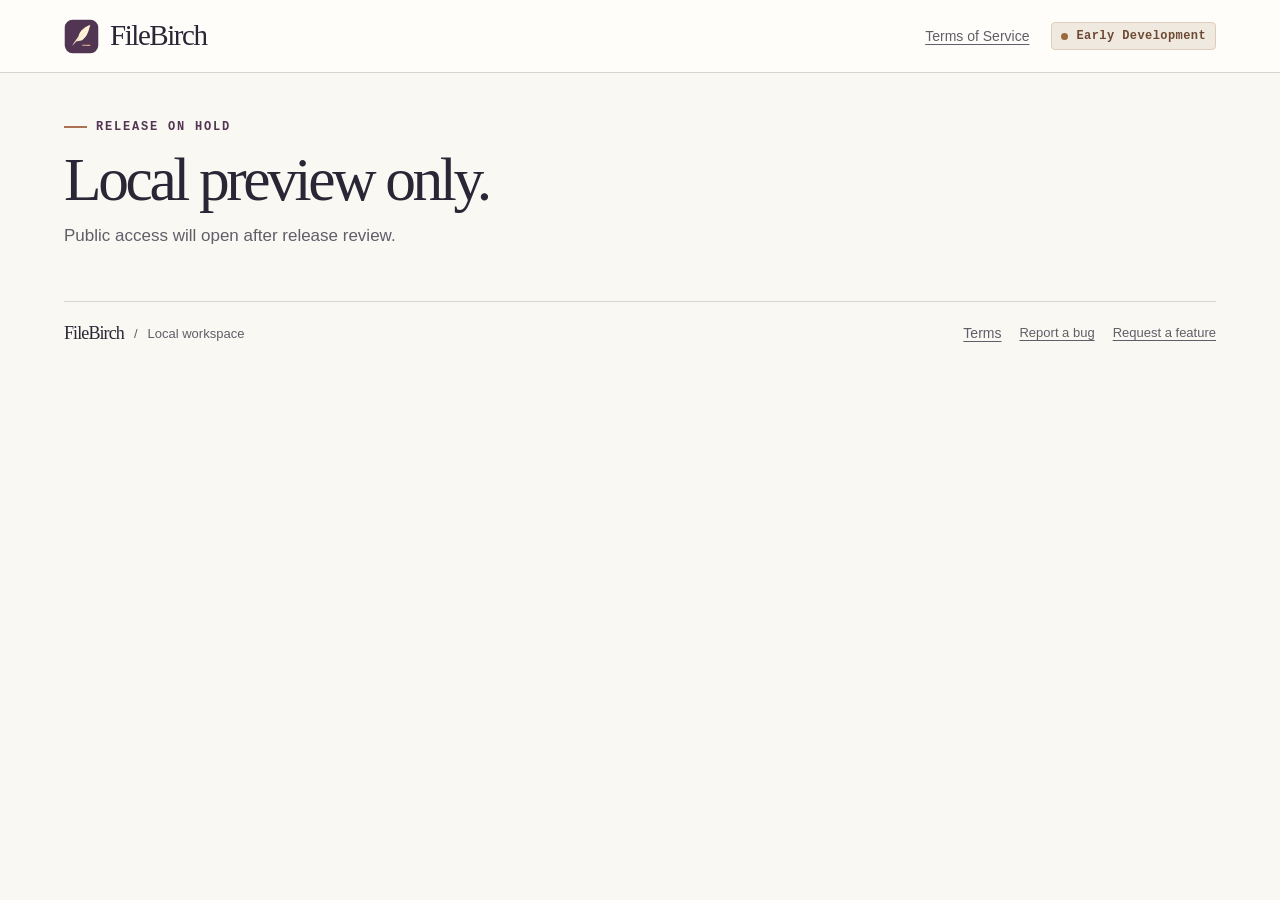
==== documents/index.html @ 248a1314 "Add files via upload" ====
<!doctype html><html lang="en"><head><meta charset="utf-8"><meta name="viewport" content="width=device-width, initial-scale=1"><meta name="referrer" content="no-referrer"><meta http-equiv="Content-Security-Policy" content="default-src 'none'; script-src 'self'; style-src 'self' 'unsafe-inline'; img-src 'self' data:; font-src 'self'; connect-src 'self'; object-src 'none'; base-uri 'none'; form-action 'none'"><meta name="description" content=""><title>Local workspace</title><link rel="stylesheet" href="../shell.css"><script type="module" src="../shell.js"></script></head><body data-route="documents"><a class="skip" href="#main">Skip to workspace</a><div id="root"><p class="fail">Loading workspace…</p></div><noscript>JavaScript is required to review the agreement and use the local workspace.</noscript></body></html>
---- shell.css ----
*{box-sizing:border-box}html{color-scheme:light}body{margin:0;background:var(--cream,#faf8f3);color:var(--ink,#292735);font:16px/1.5 "Segoe UI",Arial,sans-serif}button,input,select{font:inherit;color:inherit}button,a{touch-action:manipulation}button{cursor:pointer}a{color:var(--plum)}:focus-visible{outline:3px solid #29847c;outline-offset:3px}.skip{position:fixed;left:1rem;top:-6rem;z-index:10;background:white;padding:.7rem}.skip:focus{top:1rem}h1,h2,h3,p{margin:0}h1,h2,h3,.brand,.footerbrand{font-family:Georgia,Cambria,serif;font-weight:400}.wrap{width:min(1220px,calc(100% - clamp(38px,10vw,158px)));margin:auto}.sitehead{border-bottom:1px solid var(--line);background:#fffdfa}.headerinner{height:72px;display:flex;align-items:center;justify-content:space-between;gap:12px}.brand{display:inline-flex;align-items:center;gap:11px;font-size:29px;letter-spacing:-1.45px;text-decoration:none;color:var(--ink)}.brand img{width:35px;height:35px}.metatag,.eyebrow,.version,.format,.tiny{font-family:Consolas,"Courier New",monospace;text-transform:uppercase;font-size:12px;letter-spacing:.1em;font-weight:600}.metatag{display:flex;align-items:center;gap:8px;background:#f0e9df;border:1px solid #deceb9;border-radius:4px;padding:4px 9px;color:#6c4933;letter-spacing:.035em;text-transform:none}.dot{width:7px;height:7px;background:#9a6a39;border-radius:50%}.headerend,.row,.actions{display:flex;align-items:center;gap:12px}.headerend{gap:22px}.plainlink{border:0;background:none;padding:0;color:var(--muted);text-decoration:underline;text-underline-offset:3px;font-size:14px}.intro{padding:clamp(27px,3.5vw,48px) 0 24px}.eyebrow{display:flex;align-items:center;gap:9px;color:var(--plum);font-size:12px;letter-spacing:.15em}.eyebrow:before{content:"";width:23px;height:2px;background:var(--copper)}h1{font-size:clamp(42px,4.8vw,68px);letter-spacing:-.055em;line-height:1.1;margin:10px 0}.lead{color:var(--muted);font-size:17px}.gategrid{display:grid;grid-template-columns:minmax(235px,.87fr) minmax(350px,1.3fr);gap:24px;align-items:stretch}.artcard{position:relative;isolation:isolate;overflow:hidden;background:#3e3047;color:#fff3dc;min-height:290px;border-radius:8px;display:flex;flex-direction:column;justify-content:space-between;padding:20px 26px}.artcard canvas{position:absolute;inset:0;width:100%;height:100%;z-index:-1}.artlabel{align-self:flex-start;display:flex;align-items:center;gap:8px;font:12px Consolas,monospace;letter-spacing:.13em;text-transform:uppercase;color:#fff0d6}.artlabel:before{content:"✧";font-size:20px}.arttitle{font:clamp(31px,3.3vw,47px) Georgia,serif;letter-spacing:-.052em;line-height:1.1}.artcaption{display:flex;align-items:center;justify-content:space-between;border-top:1px solid #ffffff40;margin-top:10px;padding-top:9px;font:12px Consolas,monospace;letter-spacing:.07em}.panel{background:#fffdfa;border:1px solid var(--line);border-radius:8px;padding:clamp(19px,2.1vw,30px);box-shadow:0 2px 4px #3b304306}.panelhead{display:flex;align-items:center;justify-content:space-between;gap:12px;margin-bottom:15px}.panelhead h2,.sectionhead h2{font-size:27px;letter-spacing:-.045em}.draft{display:inline-block;font:12px Consolas,monospace;border:1px solid #dacbdc;background:#f1eaf2;color:#684868;border-radius:4px;padding:3px 8px}.scrollterms{background:#f7f5f0;border:1px solid #ddd8d0;border-radius:4px;padding:16px 18px;height:193px;overflow:auto;scrollbar-color:#aaa3ac #f0ede7;color:#4c4951;font-size:15px}.scrollterms h3,.scrollterms h4{font-family:"Segoe UI",sans-serif;font-size:16px;font-weight:650;margin:0 0 7px;color:var(--ink)}.scrollterms h4{margin-top:16px}.scrollterms p+p{margin-top:9px}.primary,.appopen{border:1px solid var(--plum);background:var(--plum);color:white;font-weight:600;text-decoration:none;border-radius:5px;padding:11px 16px;display:inline-flex;align-items:center;justify-content:center;gap:9px}.primary:hover,.appopen:hover{background:var(--deep)}.agree{width:100%;margin:17px 0 7px}.hint{font-size:13px;color:var(--muted);text-align:center}.strip{margin:21px 0 0;padding:14px 18px;background:#f0ede8;border:1px solid #dfdad2;border-radius:6px;display:flex;align-items:center;gap:12px;color:#59545a;font-size:14px}.strip svg{color:#6b526d;flex:none}.strip strong{color:#443f47;font-weight:650;margin-right:5px}.foot{margin-top:28px;border-top:1px solid var(--line);display:flex;justify-content:space-between;align-items:center;gap:16px;padding:18px 0 26px;color:var(--muted);font-size:13px}.foot nav{display:flex;gap:18px;flex-wrap:wrap}.foot a{text-underline-offset:3px;color:inherit}.footleft{display:flex;align-items:center;gap:10px}.footerbrand{font-size:18px;letter-spacing:-.05em;color:var(--ink)}.launchhero{display:grid;grid-template-columns:1.25fr 1fr;gap:28px;align-items:center;padding:32px 0}.launchhero .artcard{min-height:185px}.launchhero .arttitle{font-size:28px}.launchhero .artcaption{display:none}.sectionhead{display:flex;justify-content:space-between;align-items:baseline;padding:8px 0 13px;border-bottom:1px solid var(--line);margin:0 0 17px}.apps{display:grid;grid-template-columns:repeat(3,1fr);gap:16px}.appcard{display:flex;flex-direction:column;align-items:flex-start;gap:11px;padding:21px;background:#fffdfa;border:1px solid var(--line);border-radius:7px}.appcard:first-child{border-top:3px solid #506c60;padding-top:19px}.appcard h3{font-size:29px;letter-spacing:-.05em}.appcard p{color:var(--muted);font-size:15px}.cardtop{width:100%;display:flex;align-items:center;justify-content:space-between}.appicon{display:grid;place-items:center;width:42px;height:45px;border-radius:7px;background:#e1eae2;color:#36594e}.appicon.documents{background:#e7e6f1;color:#595773}.appicon.presentations{background:#f1e4d8;color:#875a41}.pill{font:12px Consolas,monospace;color:#5d5960;background:#f1efeb;border-radius:4px;padding:3px 7px}.avail{background:#e3eee6;color:#38624c}.format{color:#615966;font-size:12px;margin-top:auto}.appopen{font-size:14px}.icon{width:18px;height:18px;vertical-align:middle;flex:none}.secondary{border:1px solid var(--line);border-radius:4px;background:white;padding:8px 14px}.secondary:hover{background:#f2eee8}dialog{color:var(--ink);background:#fffdfa;border:1px solid var(--line);border-radius:8px;padding:25px;width:min(540px,calc(100% - 32px));max-height:85vh}dialog::backdrop{background:#201b2c75}dialog h2{font-size:27px;letter-spacing:-.04em}dialog .actions{justify-content:flex-end;margin-top:18px}.fail{padding:1.5rem}.notice-text{color:#813e3a}.session{color:#4e6153;font:13px Consolas,monospace}.session:before{content:"";display:inline-block;width:7px;height:7px;border-radius:100%;background:#69866c;margin-right:7px}@media(max-width:760px){.wrap{width:calc(100% - 32px)}.gategrid{grid-template-columns:1fr}.gategrid .artcard{min-height:150px}.artcard{padding:16px 20px}.gategrid .artcaption{display:none}.headerinner{height:66px}.intro{padding:24px 0 19px}.apps{grid-template-columns:1fr}.launchhero{grid-template-columns:1fr}.launchhero .artcard{min-height:130px}.foot{align-items:flex-start;flex-direction:column}.headerend{gap:10px}.headerend .plainlink{display:none}.appcard{padding:18px}.metatag{font-size:11px}.strip{align-items:flex-start}.scrollterms{height:180px}.arttitle{font-size:29px}}
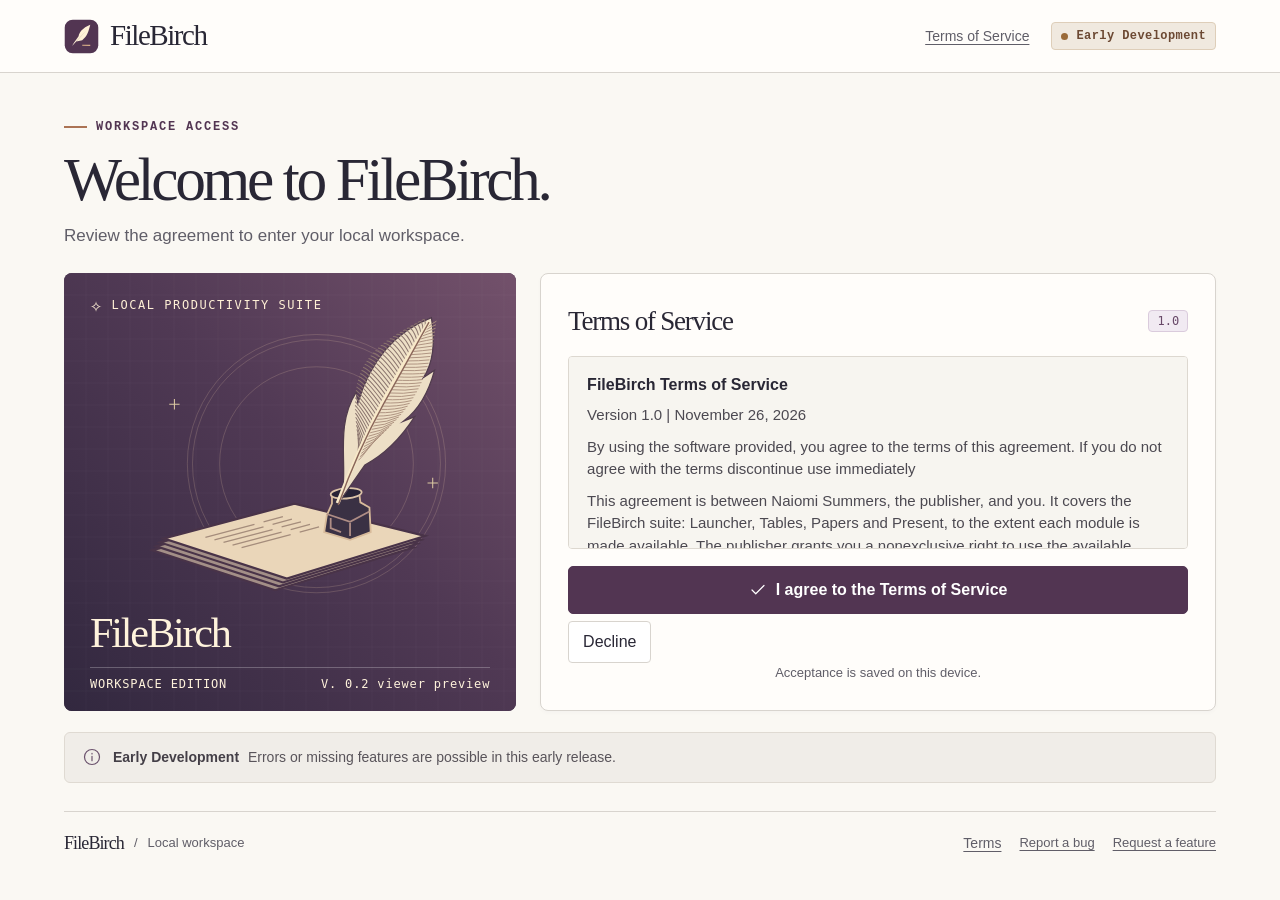
==== commit f2c8333c: "Publish verified FileBirch read-only preview" ====
--- a/documents/index.html
+++ b/documents/index.html
@@ -1 +1 @@
-<!doctype html><html lang="en"><head><meta charset="utf-8"><meta name="viewport" content="width=device-width, initial-scale=1"><meta name="referrer" content="no-referrer"><meta http-equiv="Content-Security-Policy" content="default-src 'none'; script-src 'self'; style-src 'self' 'unsafe-inline'; img-src 'self' data:; font-src 'self'; connect-src 'self'; object-src 'none'; base-uri 'none'; form-action 'none'"><meta name="description" content=""><title>Local workspace</title><link rel="stylesheet" href="../shell.css"><script type="module" src="../shell.js"></script></head><body data-route="documents"><a class="skip" href="#main">Skip to workspace</a><div id="root"><p class="fail">Loading workspace…</p></div><noscript>JavaScript is required to review the agreement and use the local workspace.</noscript></body></html>
+<!doctype html><html lang="en"><head><meta charset="utf-8"><meta name="viewport" content="width=device-width, initial-scale=1"><meta name="referrer" content="no-referrer"><meta http-equiv="Content-Security-Policy" content="default-src 'none'; script-src 'self'; style-src 'self' 'unsafe-inline'; img-src 'self' data:; font-src 'self'; connect-src 'self'; object-src 'none'; base-uri 'none'; form-action 'none'"><meta name="description" content=""><title>Local workspace</title><link rel="stylesheet" href="../shell.css"><link rel="stylesheet" href="./viewer.css"><script type="module" src="../shell.js"></script></head><body data-route="documents"><a class="skip" href="#main">Skip to workspace</a><div id="root"><p class="fail">Loading workspace…</p></div><noscript>JavaScript is required to review the agreement and use the local workspace.</noscript></body></html>
--- a/documents/viewer.css
+++ b/documents/viewer.css
@@ -0,0 +1,31 @@
+.papers-intro {padding:1.6rem 0 .8rem}
+.papers-intro h1 {margin:0 0 .35rem;line-height:1.2}
+.papers-intro p {margin:.45rem 0}
+.papers-toolbar {display:flex;flex-wrap:wrap;gap:.6rem 1rem;align-items:center;margin:1rem 0}
+.papers-toolbar label {font-weight:650}
+.papers-toolbar input {max-width:100%;font:inherit}
+.papers-toolbar button {font:inherit;padding:.35rem .7rem;color:inherit;background:var(--cream);border:1px solid var(--line);border-radius:.35rem}
+.papers-toolbar a {color:var(--plum)}
+.papers-details {font-size:.92rem}
+.papers-status {overflow-wrap:anywhere}
+.papers-error {color:#9c1724}
+.papers-warnings {font-size:.93rem}
+.papers-view {padding:clamp(.45rem,2vw,1.5rem);margin:0 0 1.5rem;background:#eae6e1;border:1px solid var(--line);border-radius:.55rem}
+.papers-page {box-sizing:border-box;max-width:900px;min-width:0;min-height:24rem;margin:auto;padding:clamp(1rem,4.5vw,3.2rem);background:#fff;color:#1d1c20;font:1rem/1.5 Georgia,serif;overflow-wrap:anywhere}
+.papers-page p,.papers-page h1,.papers-page h2,.papers-page h3,.papers-page h4,.papers-page h5,.papers-page h6 {white-space:pre-wrap;font-family:inherit;margin:.55em 0;min-height:1.1em;tab-size:4}
+.papers-page p {font-size:inherit}
+.papers-page h1 {font-size:2em}
+.papers-page h2 {font-size:1.55em}
+.papers-page h3 {font-size:1.28em}
+.papers-page h4,.papers-page h5,.papers-page h6 {font-size:1.12em}
+.papers-page pre {white-space:pre-wrap;overflow-wrap:anywhere;margin:0;font-size:.92em}
+.papers-page img {display:inline-block;max-width:100%;height:auto;vertical-align:middle}
+.papers-page ol,.papers-page ul {padding-inline-start:1.65em}
+.papers-page li p {margin:.25em 0}
+.papers-table {max-width:100%;overflow-x:auto;margin:.9em 0}
+.papers-table table {min-width:45%;border-collapse:collapse}
+.papers-table th,.papers-table td {padding:.3em .55em;border:1px solid #9c979d;text-align:start;vertical-align:top}
+.papers-table th {background:#f3f1f4}
+.papers-break {display:block;white-space:normal;text-align:center;border-top:1px dashed #a7a0aa;color:#625966;font:normal .76rem/1.5 system-ui,sans-serif;margin:1rem 0;padding-top:.2rem}
+.papers-linktext {text-decoration:underline;color:#46365c}
+.papers-omitted {font:normal .8em/1.3 system-ui,sans-serif;color:#615969;background:#f2edf3;padding:.1em .35em;border-radius:.2em}
